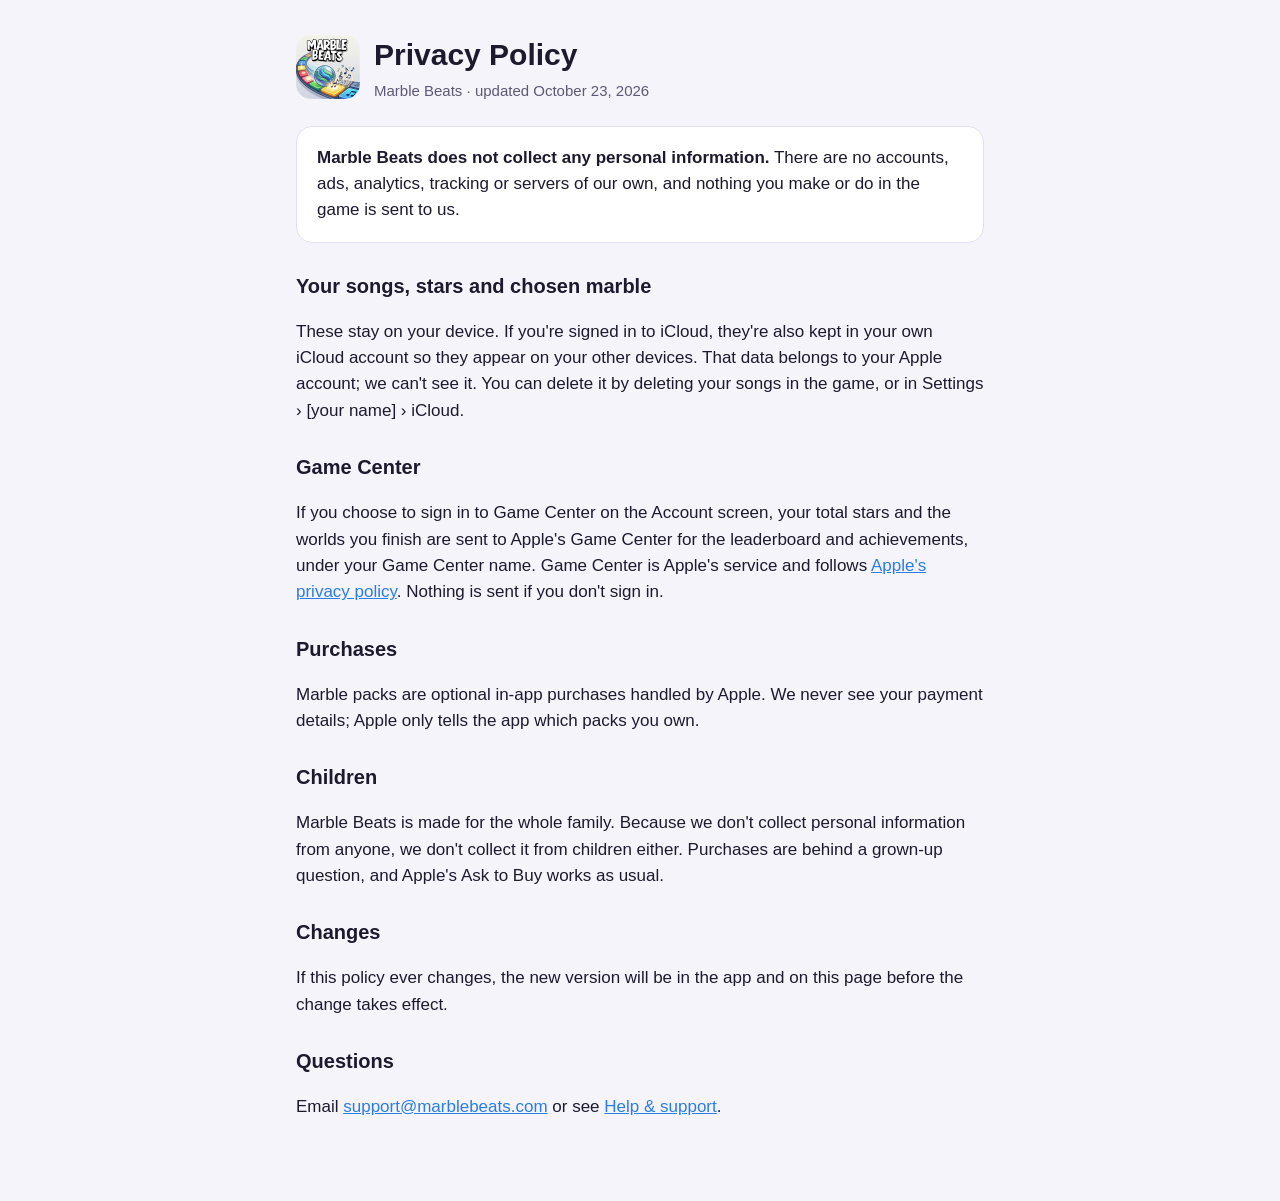
==== privacy/index.html @ 2eb8933d "Marble Beats website: home, privacy policy, support Co-Authored-By: Claude Opus 5.5 <noreply@anthrop" ====
<!doctype html>
<html lang="en"><head><meta charset="utf-8"><meta name="viewport" content="width=device-width, initial-scale=1">
<title>Marble Beats Privacy</title><link rel="stylesheet" href="../style.css"></head>
<body><main>
<header><img src="../icon.png" alt=""><div><h1>Privacy Policy</h1><div class="muted">Marble Beats · updated October 23, 2026</div></div></header>
<div class="card"><strong>Marble Beats does not collect any personal information.</strong> There are no accounts, ads, analytics, tracking or servers of our own, and nothing you make or do in the game is sent to us.</div>
<h2>Your songs, stars and chosen marble</h2>
<p>These stay on your device. If you're signed in to iCloud, they're also kept in your own iCloud account so they appear on your other devices. That data belongs to your Apple account; we can't see it. You can delete it by deleting your songs in the game, or in Settings › [your name] › iCloud.</p>
<h2>Game Center</h2>
<p>If you choose to sign in to Game Center on the Account screen, your total stars and the worlds you finish are sent to Apple's Game Center for the leaderboard and achievements, under your Game Center name. Game Center is Apple's service and follows <a href="https://www.apple.com/legal/privacy/">Apple's privacy policy</a>. Nothing is sent if you don't sign in.</p>
<h2>Purchases</h2>
<p>Marble packs are optional in-app purchases handled by Apple. We never see your payment details; Apple only tells the app which packs you own.</p>
<h2>Children</h2>
<p>Marble Beats is made for the whole family. Because we don't collect personal information from anyone, we don't collect it from children either. Purchases are behind a grown-up question, and Apple's Ask to Buy works as usual.</p>
<h2>Changes</h2>
<p>If this policy ever changes, the new version will be in the app and on this page before the change takes effect.</p>
<h2>Questions</h2>
<p>Email <a href="mailto:support@marblebeats.com">support@marblebeats.com</a> or see <a href="../support/">Help &amp; support</a>.</p>
</main></body></html>
---- style.css ----
:root { --bg: #f6f4fb; --ink: #1d1a2e; --muted: #5d5873; --card: #ffffff; --accent: #2a7de1; --line: #e3dff0; }
@media (prefers-color-scheme: dark) { :root { --bg: #0f1022; --ink: #f1f0f8; --muted: #a9a6c2; --card: #191a33; --accent: #6db3ff; --line: #2a2b4a; } }
* { box-sizing: border-box; }
body { margin: 0; background: var(--bg); color: var(--ink); font: 17px/1.55 -apple-system, BlinkMacSystemFont, "Segoe UI", Roboto, sans-serif; }
main { max-width: 720px; margin: 0 auto; padding: 32px 16px 64px; }
header { display: flex; align-items: center; gap: 14px; margin-bottom: 24px; }
header img { width: 64px; height: 64px; border-radius: 15px; }
h1 { font-size: 30px; margin: 0; }
h2 { font-size: 20px; margin: 28px 0 6px; }
p, li { color: var(--ink); }
.muted { color: var(--muted); font-size: 15px; }
.card { background: var(--card); border: 1px solid var(--line); border-radius: 16px; padding: 18px 20px; margin: 16px 0; }
a { color: var(--accent); }
nav a { margin-right: 16px; }
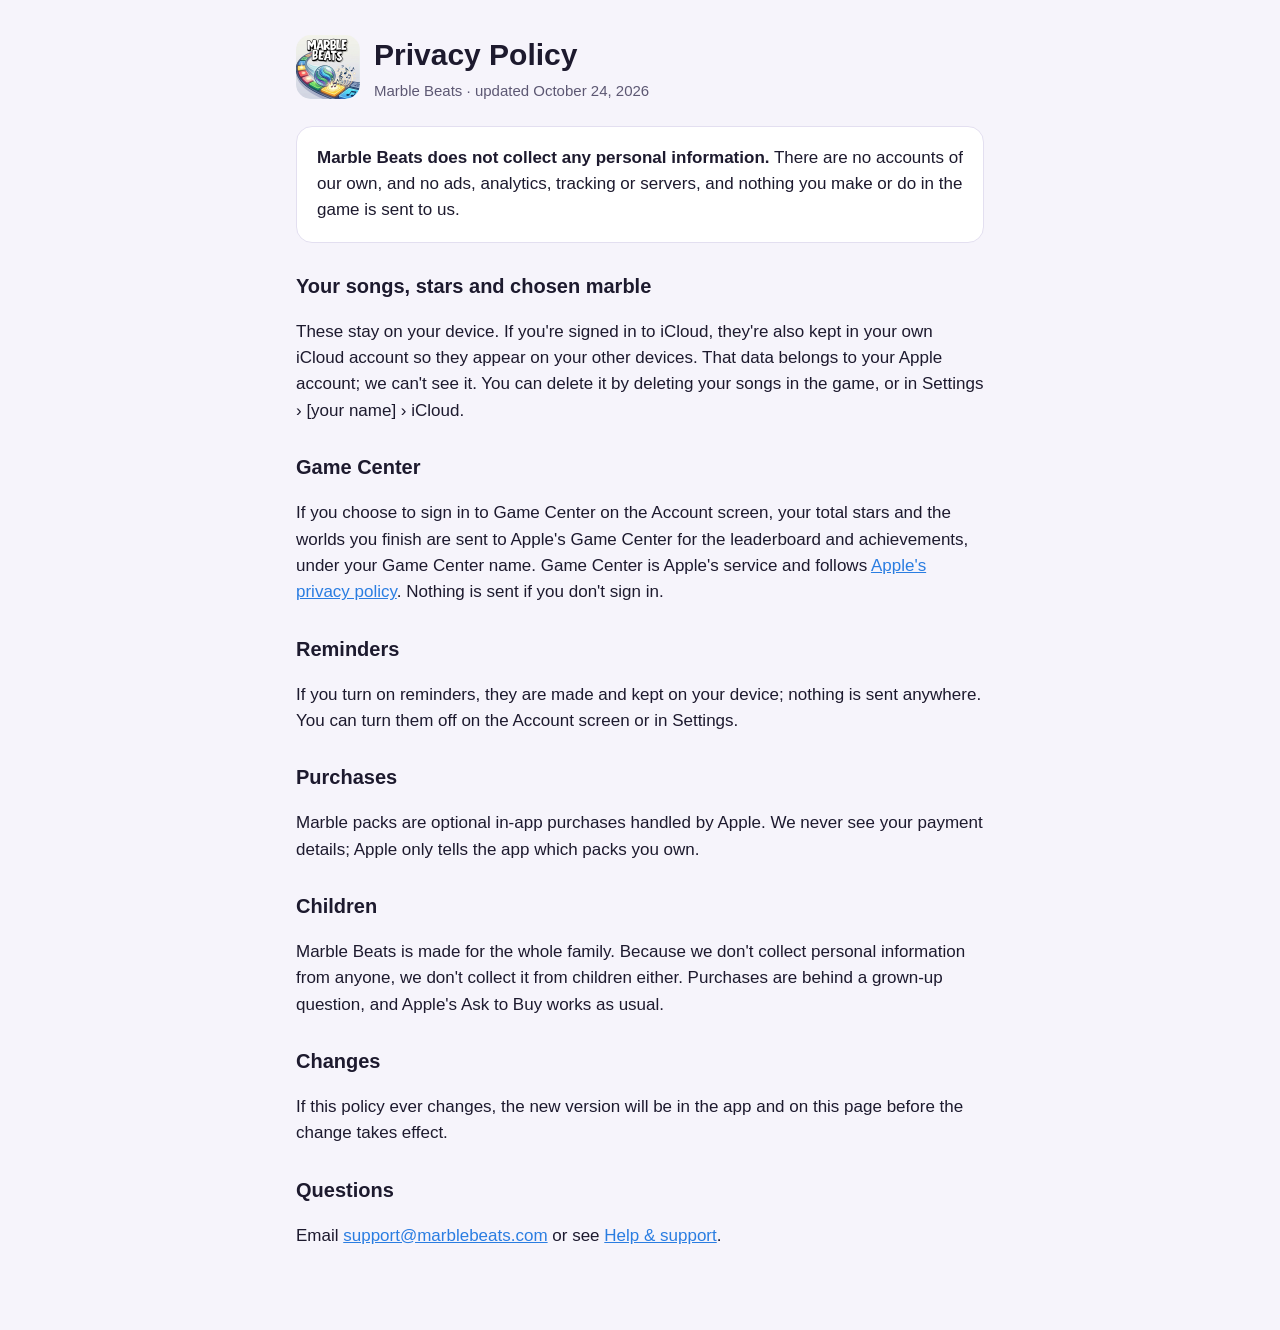
==== commit 1e237074: "Privacy: reminders, no accounts of our own Co-Authored-By: Claude Opus 5.5 <noreply@anthropic.com>" ====
--- a/privacy/index.html
+++ b/privacy/index.html
@@ -2,12 +2,14 @@
 <html lang="en"><head><meta charset="utf-8"><meta name="viewport" content="width=device-width, initial-scale=1">
 <title>Marble Beats Privacy</title><link rel="stylesheet" href="../style.css"></head>
 <body><main>
-<header><img src="../icon.png" alt=""><div><h1>Privacy Policy</h1><div class="muted">Marble Beats · updated October 23, 2026</div></div></header>
-<div class="card"><strong>Marble Beats does not collect any personal information.</strong> There are no accounts, ads, analytics, tracking or servers of our own, and nothing you make or do in the game is sent to us.</div>
+<header><img src="../icon.png" alt=""><div><h1>Privacy Policy</h1><div class="muted">Marble Beats · updated October 24, 2026</div></div></header>
+<div class="card"><strong>Marble Beats does not collect any personal information.</strong> There are no accounts of our own, and no ads, analytics, tracking or servers, and nothing you make or do in the game is sent to us.</div>
 <h2>Your songs, stars and chosen marble</h2>
 <p>These stay on your device. If you're signed in to iCloud, they're also kept in your own iCloud account so they appear on your other devices. That data belongs to your Apple account; we can't see it. You can delete it by deleting your songs in the game, or in Settings › [your name] › iCloud.</p>
 <h2>Game Center</h2>
 <p>If you choose to sign in to Game Center on the Account screen, your total stars and the worlds you finish are sent to Apple's Game Center for the leaderboard and achievements, under your Game Center name. Game Center is Apple's service and follows <a href="https://www.apple.com/legal/privacy/">Apple's privacy policy</a>. Nothing is sent if you don't sign in.</p>
+<h2>Reminders</h2>
+<p>If you turn on reminders, they are made and kept on your device; nothing is sent anywhere. You can turn them off on the Account screen or in Settings.</p>
 <h2>Purchases</h2>
 <p>Marble packs are optional in-app purchases handled by Apple. We never see your payment details; Apple only tells the app which packs you own.</p>
 <h2>Children</h2>
